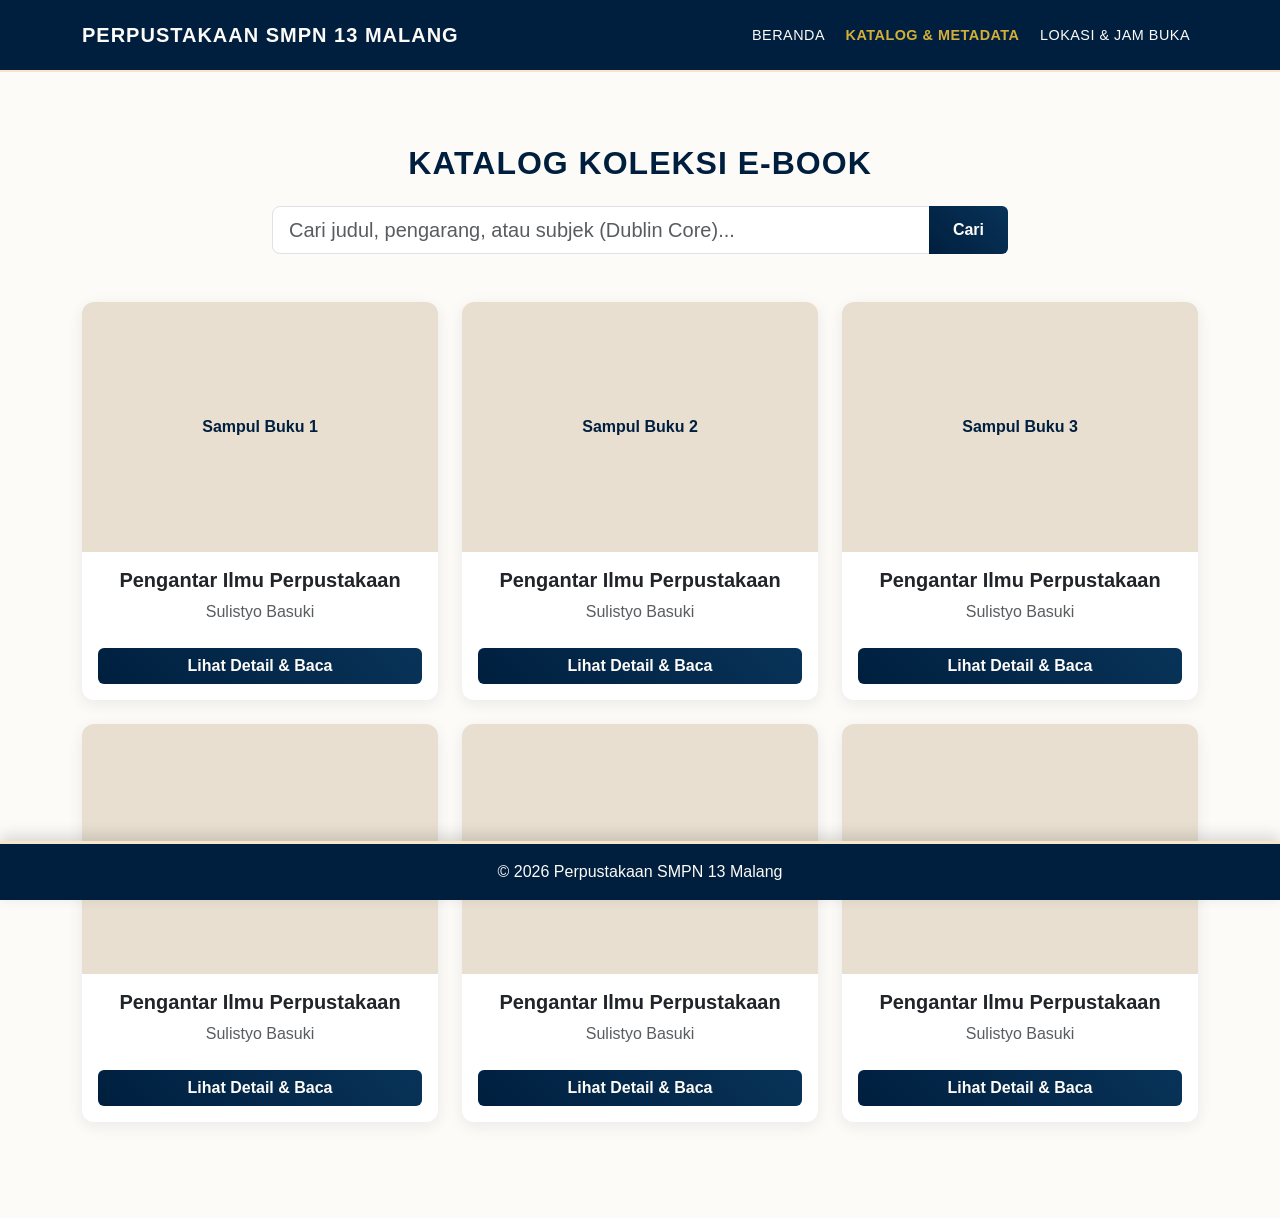
==== katalog.html @ 64663468 "Add files via upload frontend lea pertama" ====
<!DOCTYPE html>
<html lang="id">

<head>
    <meta charset="UTF-8">
    <meta name="viewport" content="width=device-width, initial-scale=1.0">
    <title>Katalog - PERPUSTAKAAN SMPN 13 MALANG </title>
    <link href="https://cdn.jsdelivr.net/npm/bootstrap@5.3.0/dist/css/bootstrap.min.css" rel="stylesheet">
    <link rel="stylesheet" href="style.css">
</head>

<body class="pb-5 collection-section">

    <!-- Navigasi -->
    <nav class="navbar custom-navbar sticky-top">
        <div class="container d-flex justify-content-between align-items-center">
            <a class="navbar-brand brand-title" href="index.html">PERPUSTAKAAN SMPN 13 MALANG</a>
            <div class="nav-links">
                <a href="index.html" class="nav-link d-inline-block mx-2">Beranda</a>
                <a href="katalog.html" class="nav-link d-inline-block mx-2 fw-bold"
                    style="color: #D4AF37 !important;">Katalog & Metadata</a>
                <a href="lokasi.html" class="nav-link d-inline-block mx-2">Lokasi & Jam Buka</a>
            </div>
        </div>
    </nav>

    <!-- Konten Katalog -->
    <div class="container my-5 pt-4">
        <h2 class="text-center mb-4 section-title">Katalog Koleksi E-Book</h2>

        <div class="row justify-content-center mb-5">
            <div class="col-md-8">
                <div class="input-group">
                    <input type="text" class="form-control form-control-lg"
                        placeholder="Cari judul, pengarang, atau subjek (Dublin Core)...">
                    <button class="btn btn-custom px-4" type="button">Cari</button>
                </div>
            </div>
        </div>

        <div class="row g-4">
            <!-- Buku -->
            <div class="col-md-4">
                <div class="card h-100 custom-card text-center">
                    <div class="book-cover-placeholder d-flex align-items-center justify-content-center">
                        <span>Sampul Buku 1</span>
                    </div>
                    <div class="card-body d-flex flex-column">
                        <h5 class="card-title fw-bold">Pengantar Ilmu Perpustakaan</h5>
                        <p class="card-text text-muted mb-4">Sulistyo Basuki</p>
                        <button type="button" class="btn btn-custom mt-auto" data-bs-toggle="modal"
                            data-bs-target="#metadataModal1">
                            Lihat Detail & Baca
                        </button>
                    </div>
                </div>
            </div>

            <div class="col-md-4">
                <div class="card h-100 custom-card text-center">
                    <div class="book-cover-placeholder d-flex align-items-center justify-content-center">
                        <span>Sampul Buku 2</span>
                    </div>
                    <div class="card-body d-flex flex-column">
                        <h5 class="card-title fw-bold">Pengantar Ilmu Perpustakaan</h5>
                        <p class="card-text text-muted mb-4">Sulistyo Basuki</p>
                        <button type="button" class="btn btn-custom mt-auto" data-bs-toggle="modal"
                            data-bs-target="#metadataModal1">
                            Lihat Detail & Baca
                        </button>
                    </div>
                </div>
            </div>

            <div class="col-md-4">
                <div class="card h-100 custom-card text-center">
                    <div class="book-cover-placeholder d-flex align-items-center justify-content-center">
                        <span>Sampul Buku 3</span>
                    </div>
                    <div class="card-body d-flex flex-column">
                        <h5 class="card-title fw-bold">Pengantar Ilmu Perpustakaan</h5>
                        <p class="card-text text-muted mb-4">Sulistyo Basuki</p>
                        <button type="button" class="btn btn-custom mt-auto" data-bs-toggle="modal"
                            data-bs-target="#metadataModal1">
                            Lihat Detail & Baca
                        </button>
                    </div>
                </div>
            </div>

             <div class="col-md-4">
                <div class="card h-100 custom-card text-center">
                    <div class="book-cover-placeholder d-flex align-items-center justify-content-center">
                        <span>Sampul Buku 4</span>
                    </div>
                    <div class="card-body d-flex flex-column">
                        <h5 class="card-title fw-bold">Pengantar Ilmu Perpustakaan</h5>
                        <p class="card-text text-muted mb-4">Sulistyo Basuki</p>
                        <button type="button" class="btn btn-custom mt-auto" data-bs-toggle="modal"
                            data-bs-target="#metadataModal1">
                            Lihat Detail & Baca
                        </button>
                    </div>
                </div>
            </div>

             <div class="col-md-4">
                <div class="card h-100 custom-card text-center">
                    <div class="book-cover-placeholder d-flex align-items-center justify-content-center">
                        <span>Sampul Buku 5</span>
                    </div>
                    <div class="card-body d-flex flex-column">
                        <h5 class="card-title fw-bold">Pengantar Ilmu Perpustakaan</h5>
                        <p class="card-text text-muted mb-4">Sulistyo Basuki</p>
                        <button type="button" class="btn btn-custom mt-auto" data-bs-toggle="modal"
                            data-bs-target="#metadataModal1">
                            Lihat Detail & Baca
                        </button>
                    </div>
                </div>
            </div>

             <div class="col-md-4">
                <div class="card h-100 custom-card text-center">
                    <div class="book-cover-placeholder d-flex align-items-center justify-content-center">
                        <span>Sampul Buku 6</span>
                    </div>
                    <div class="card-body d-flex flex-column">
                        <h5 class="card-title fw-bold">Pengantar Ilmu Perpustakaan</h5>
                        <p class="card-text text-muted mb-4">Sulistyo Basuki</p>
                        <button type="button" class="btn btn-custom mt-auto" data-bs-toggle="modal"
                            data-bs-target="#metadataModal1">
                            Lihat Detail & Baca
                        </button>
                    </div>
                </div>
            </div>

        </div>
    </div>

    <!-- DUBLIN CORE -->
    <div class="modal fade" id="metadataModal1" tabindex="-1" aria-hidden="true">
        <div class="modal-dialog modal-lg modal-dialog-centered">
            <div class="modal-content custom-modal">
                <div class="modal-header">
                    <h5 class="modal-title fw-bold">Metadata Dublin Core</h5>
                    <button type="button" class="btn-close btn-close-white" data-bs-dismiss="modal"></button>
                </div>
                <div class="modal-body">
                    <table class="table table-bordered table-striped metadata-table">
                        <tbody>
                            <tr>
                                <th style="width: 30%;">Title</th>
                                <td>Pengantar Ilmu Perpustakaan</td>
                            </tr>
                            <tr>
                                <th>Creator</th>
                                <td>Sulistyo Basuki</td>
                            </tr>
                            
                        </tbody>
                    </table>
                </div>
                <div class="modal-footer">
                    <button type="button" class="btn btn-secondary" data-bs-dismiss="modal">Tutup</button>
                    <a href="LINK_GDRIVE" target="_blank" class="btn btn-custom">Akses E-Book</a>
                </div>
            </div>
        </div>
    </div>

    <footer class="custom-footer text-center py-3 fixed-bottom">
        <div class="container">
            <p class="mb-0">&copy; 2026 Perpustakaan SMPN 13 Malang</p>
        </div>
    </footer>

    <script src="https://cdn.jsdelivr.net/npm/bootstrap@5.3.0/dist/js/bootstrap.bundle.min.js"></script>
</body>

</html>
---- style.css ----
/* Pengaturan Dasar */
html {
    scroll-behavior: smooth; 
}

body {
    background-color: #FDFBF7; /* Cream */
    color: #001F3F; /* Navy */
    font-family: 'Segoe UI', sans-serif;
    margin: 0;
    padding: 0;
}

/* Navigasi */
.custom-navbar {
    background-color: #001F3F;
    padding: 15px 0;
    border-bottom: 2px solid #F5E6CA;
}

.brand-title {
    color: #FDFBF7 !important;
    font-weight: 800;
    letter-spacing: 1px;
}

.nav-link {
    color: #FDFBF7 !important;
    text-transform: uppercase;
    font-size: 0.9rem;
    letter-spacing: 0.5px;
}

.nav-link:hover {
    color: #D4AF37 !important; 
}

/* --- PENGATURAN FULL SCREEN SECTION --- */
.fullscreen-section {
    min-height: 100vh; 
    display: flex;
    flex-direction: column;
    justify-content: center; 
    padding-top: 70px; 
    padding-bottom: 70px; 
}

/* Section 1: Hero (Gradasi Navy ke Cream) */
.hero-section {
    background: linear-gradient(180deg, #001F3F 0%, #083358 60%, #FDFBF7 100%);
    color: #FDFBF7;
}

.btn-outline-light:hover {
    background-color: #F5E6CA;
    color: #001F3F;
    border-color: #F5E6CA;
}

/* Section 2: Katalog (Background Cream) */
.collection-section {
    background-color: #FDFBF7;
}

.section-title {
    color: #001F3F;
    font-weight: 800;
    text-transform: uppercase;
    letter-spacing: 1px;
}

/* Desain Kartu & Placeholder Sampul */
.custom-card {
    border: none;
    border-radius: 12px;
    background-color: #ffffff;
    box-shadow: 0 4px 15px rgba(0, 31, 63, 0.08);
    transition: all 0.3s ease;
}

.custom-card:hover {
    transform: translateY(-10px);
    box-shadow: 0 15px 30px rgba(0, 31, 63, 0.15);
}

.book-cover-placeholder {
    height: 250px;
    background-color: #E8DFD0; /* Cream lebih gelap */
    color: #001F3F;
    font-weight: bold;
    border-top-left-radius: 12px;
    border-top-right-radius: 12px;
}

/* Tombol Custom Navy */
.btn-custom {
    background: linear-gradient(45deg, #001F3F, #083358);
    color: #FDFBF7;
    border: none;
    font-weight: 600;
    border-radius: 6px;
    transition: all 0.3s;
}

.btn-custom:hover {
    background: #001F3F;
    color: #D4AF37;
    transform: scale(1.02);
}

/* Styling Modal (Pop-Up Dublin Core) */
.custom-modal .modal-header {
    background-color: #001F3F;
    color: #FDFBF7;
    border-bottom: 2px solid #F5E6CA;
}

.custom-modal .modal-body {
    background-color: #FDFBF7;
}

.metadata-table th {
    background-color: #083358;
    color: #FDFBF7;
    font-weight: 600;
}

.metadata-table td {
    background-color: #ffffff;
    color: #333333;
}

/* Footer Stay */
.custom-footer {
    background-color: #001F3F;
    color: #FDFBF7;
    border-top: 3px solid #F5E6CA;
    box-shadow: 0 -5px 15px rgba(0,0,0,0.15);
}
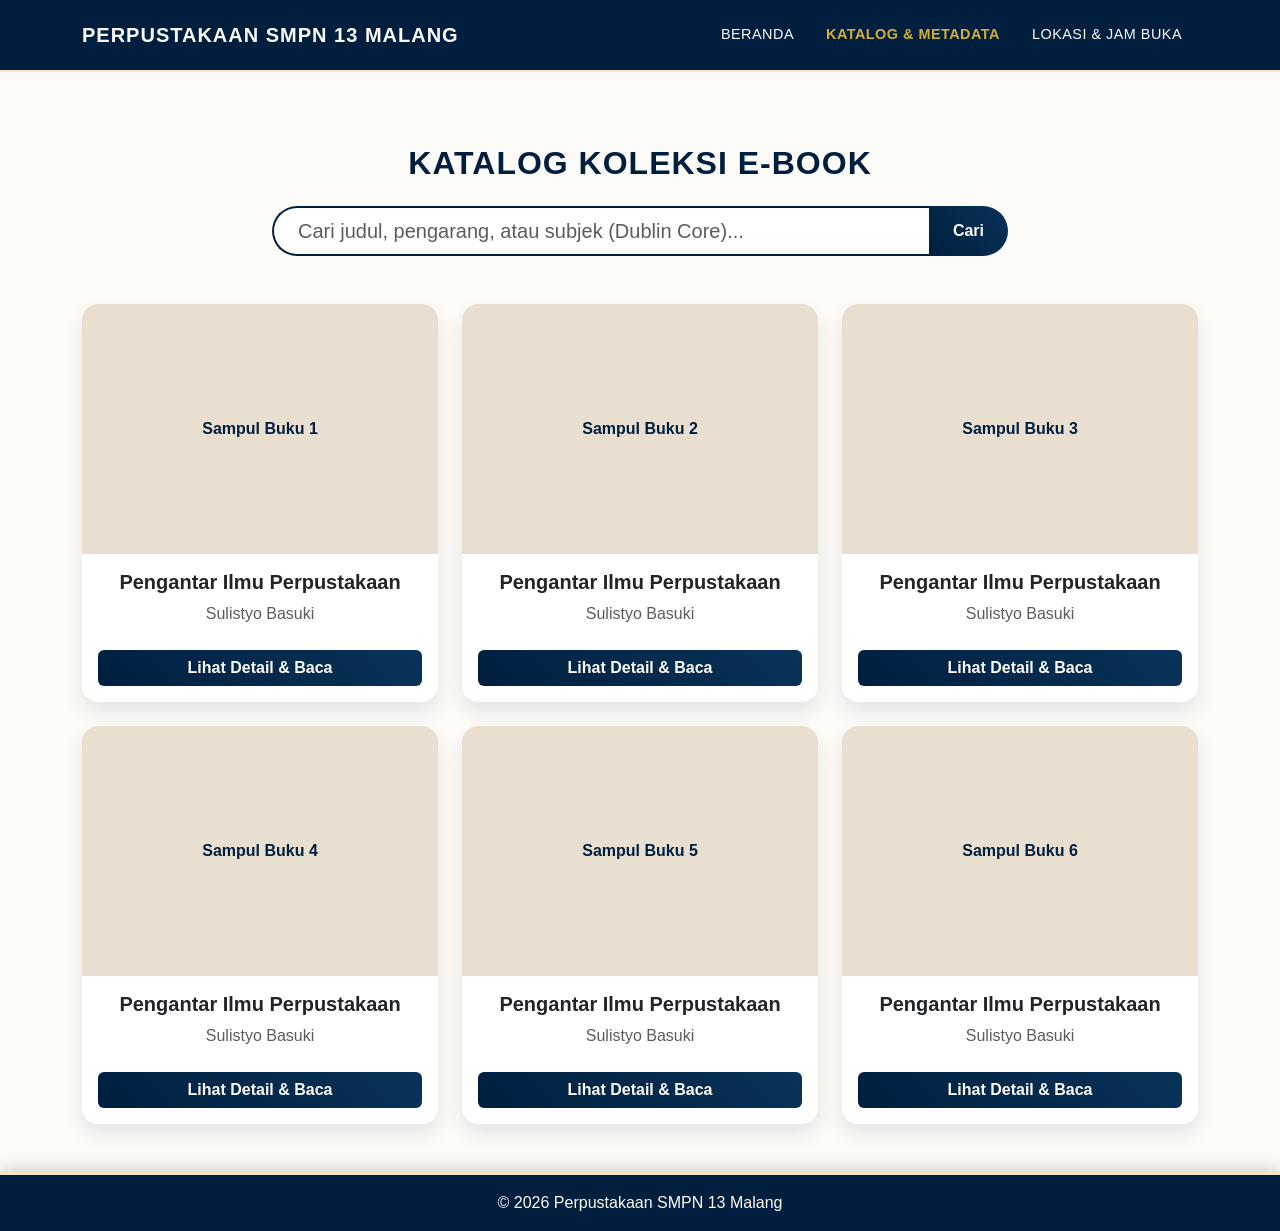
==== commit 5e8aa06f: "Refactor frontend to modern, responsive layout - Replaced fixed-bottom footer with flexbox sticky fo" ====
--- a/katalog.html
+++ b/katalog.html
@@ -9,17 +9,22 @@
     <link rel="stylesheet" href="style.css">
 </head>
 
-<body class="pb-5 collection-section">
+<body class="d-flex flex-column min-vh-100 collection-section">
 
     <!-- Navigasi -->
-    <nav class="navbar custom-navbar sticky-top">
-        <div class="container d-flex justify-content-between align-items-center">
+    <nav class="navbar custom-navbar sticky-top navbar-expand-lg navbar-dark">
+        <div class="container">
             <a class="navbar-brand brand-title" href="index.html">PERPUSTAKAAN SMPN 13 MALANG</a>
-            <div class="nav-links">
-                <a href="index.html" class="nav-link d-inline-block mx-2">Beranda</a>
-                <a href="katalog.html" class="nav-link d-inline-block mx-2 fw-bold"
-                    style="color: #D4AF37 !important;">Katalog & Metadata</a>
-                <a href="lokasi.html" class="nav-link d-inline-block mx-2">Lokasi & Jam Buka</a>
+            <button class="navbar-toggler" type="button" data-bs-toggle="collapse" data-bs-target="#navbarNav" aria-controls="navbarNav" aria-expanded="false" aria-label="Toggle navigation">
+                <span class="navbar-toggler-icon"></span>
+            </button>
+            <div class="collapse navbar-collapse" id="navbarNav">
+                <div class="navbar-nav ms-auto">
+                    <a href="index.html" class="nav-item nav-link d-inline-block mx-2">Beranda</a>
+                    <a href="katalog.html" class="nav-item nav-link d-inline-block mx-2 fw-bold"
+                        style="color: #D4AF37 !important;">Katalog & Metadata</a>
+                    <a href="lokasi.html" class="nav-item nav-link d-inline-block mx-2">Lokasi & Jam Buka</a>
+                </div>
             </div>
         </div>
     </nav>
@@ -170,7 +175,7 @@
         </div>
     </div>
 
-    <footer class="custom-footer text-center py-3 fixed-bottom">
+    <footer class="custom-footer text-center py-3 mt-auto">
         <div class="container">
             <p class="mb-0">&copy; 2026 Perpustakaan SMPN 13 Malang</p>
         </div>
--- a/style.css
+++ b/style.css
@@ -28,7 +28,8 @@
     color: #FDFBF7 !important;
     text-transform: uppercase;
     font-size: 0.9rem;
-    letter-spacing: 0.5px;
+    letter-spacing: 0.5px;
+    transition: color 0.3s ease;
 }
 
 .nav-link:hover {
@@ -72,15 +73,15 @@
 /* Desain Kartu & Placeholder Sampul */
 .custom-card {
     border: none;
-    border-radius: 12px;
+    border-radius: 16px;
     background-color: #ffffff;
-    box-shadow: 0 4px 15px rgba(0, 31, 63, 0.08);
+    box-shadow: 0 10px 20px rgba(0, 31, 63, 0.1);
     transition: all 0.3s ease;
 }
 
 .custom-card:hover {
-    transform: translateY(-10px);
-    box-shadow: 0 15px 30px rgba(0, 31, 63, 0.15);
+    transform: translateY(-8px);
+    box-shadow: 0 15px 35px rgba(0, 31, 63, 0.2);
 }
 
 .book-cover-placeholder {
@@ -88,10 +89,24 @@
     background-color: #E8DFD0; /* Cream lebih gelap */
     color: #001F3F;
     font-weight: bold;
-    border-top-left-radius: 12px;
-    border-top-right-radius: 12px;
+    border-top-left-radius: 16px;
+    border-top-right-radius: 16px;
 }
 
+/* Input Group Search Bar Styling */
+.input-group .form-control {
+    border-radius: 50rem 0 0 50rem;
+    padding-left: 1.5rem;
+    border: 2px solid #001F3F;
+    border-right: none;
+}
+
+.input-group .btn-custom {
+    border-radius: 0 50rem 50rem 0;
+    padding-right: 1.5rem;
+    padding-left: 1.5rem;
+}
+
 /* Tombol Custom Navy */
 .btn-custom {
     background: linear-gradient(45deg, #001F3F, #083358);
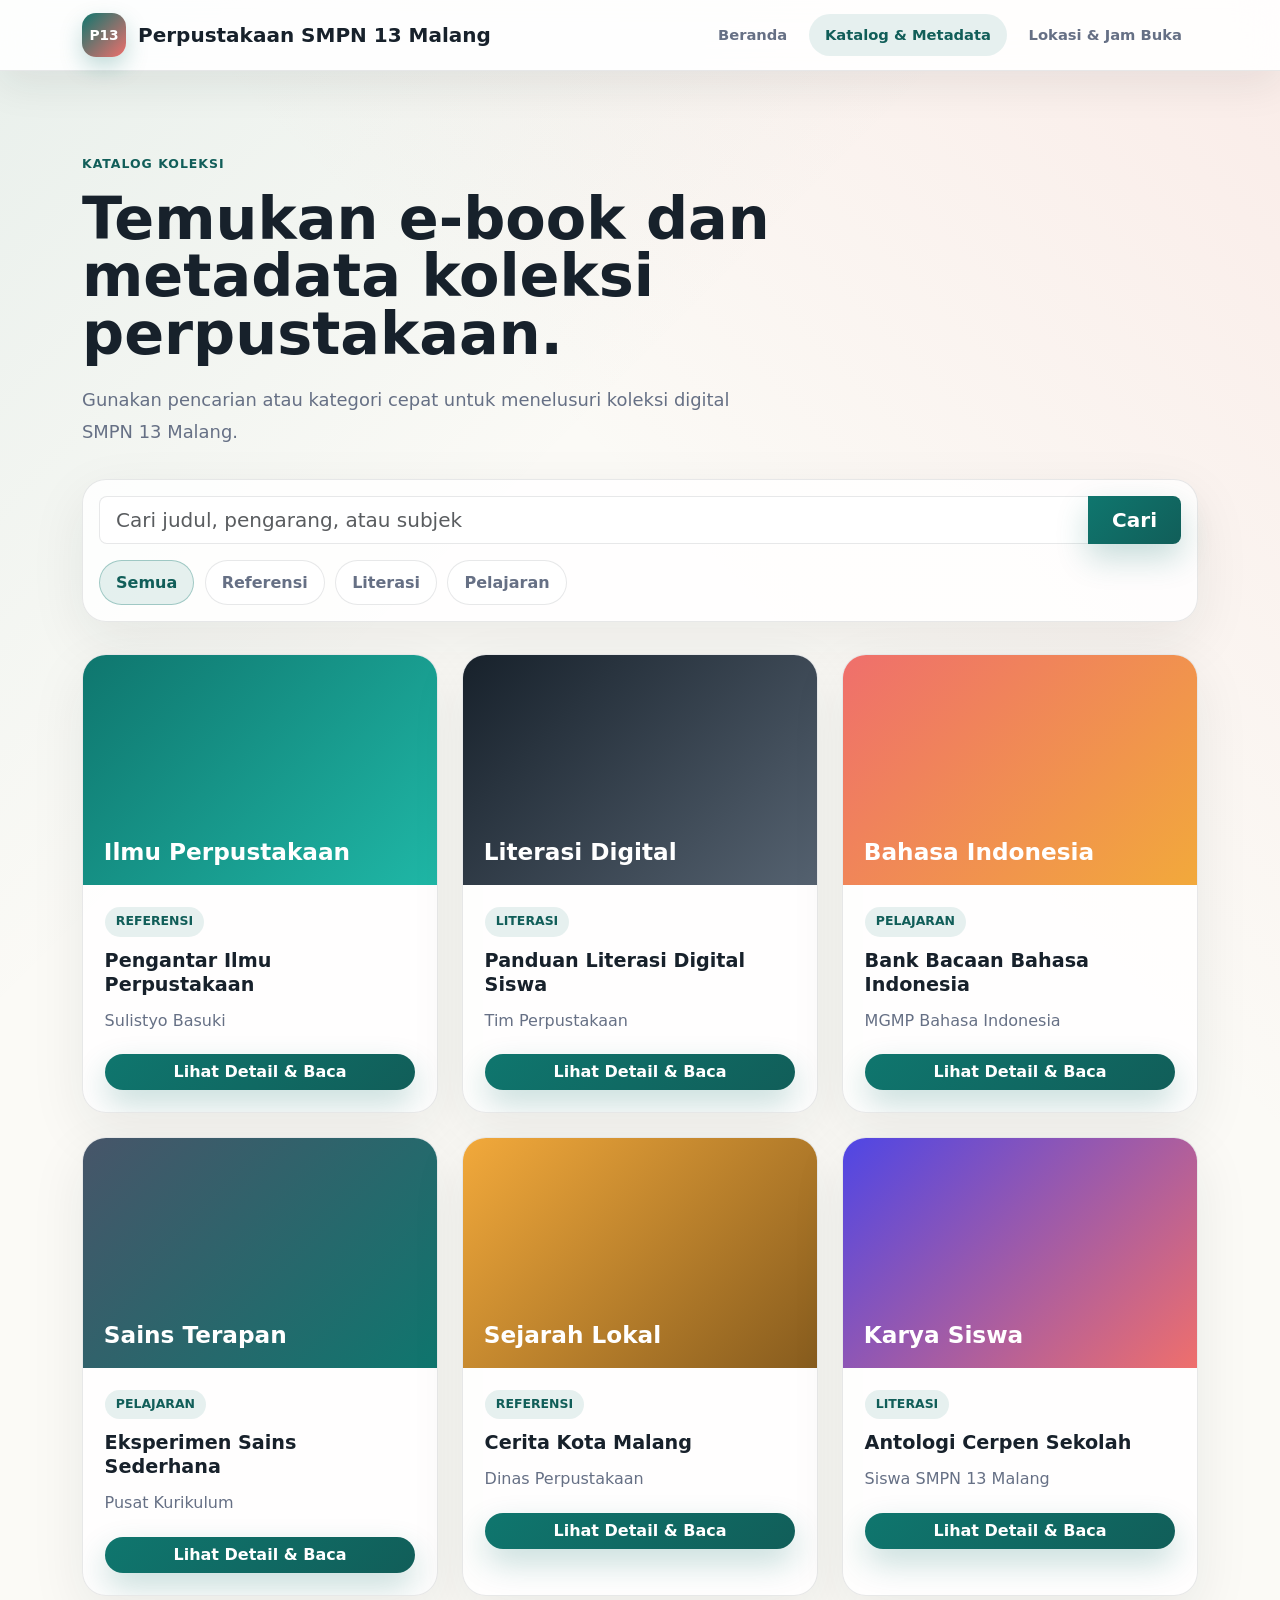
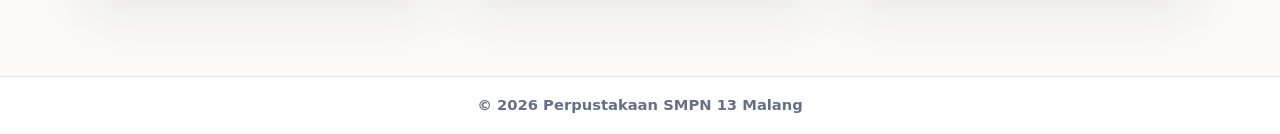
==== commit e613413d: "Add files via upload frontend by hamdan-kun" ====
--- a/katalog.html
+++ b/katalog.html
@@ -1,187 +1,194 @@
-<!DOCTYPE html>
-<html lang="id">
-
-<head>
-    <meta charset="UTF-8">
-    <meta name="viewport" content="width=device-width, initial-scale=1.0">
-    <title>Katalog - PERPUSTAKAAN SMPN 13 MALANG </title>
-    <link href="https://cdn.jsdelivr.net/npm/bootstrap@5.3.0/dist/css/bootstrap.min.css" rel="stylesheet">
-    <link rel="stylesheet" href="style.css">
-</head>
-
-<body class="d-flex flex-column min-vh-100 collection-section">
-
-    <!-- Navigasi -->
-    <nav class="navbar custom-navbar sticky-top navbar-expand-lg navbar-dark">
+<!DOCTYPE html>
+<html lang="id">
+
+<head>
+    <meta charset="UTF-8">
+    <meta name="viewport" content="width=device-width, initial-scale=1.0">
+    <title>Katalog - Perpustakaan SMPN 13 Malang</title>
+    <link href="https://cdn.jsdelivr.net/npm/bootstrap@5.3.0/dist/css/bootstrap.min.css" rel="stylesheet">
+    <link rel="stylesheet" href="style.css">
+</head>
+
+<body class="page-soft">
+    <nav class="navbar navbar-expand-lg custom-navbar sticky-top">
         <div class="container">
-            <a class="navbar-brand brand-title" href="index.html">PERPUSTAKAAN SMPN 13 MALANG</a>
-            <button class="navbar-toggler" type="button" data-bs-toggle="collapse" data-bs-target="#navbarNav" aria-controls="navbarNav" aria-expanded="false" aria-label="Toggle navigation">
+            <a class="navbar-brand brand-title" href="index.html">
+                <span class="brand-mark">P13</span>
+                <span>Perpustakaan SMPN 13 Malang</span>
+            </a>
+            <button class="navbar-toggler" type="button" data-bs-toggle="collapse" data-bs-target="#mainNavbar"
+                aria-controls="mainNavbar" aria-expanded="false" aria-label="Buka navigasi">
                 <span class="navbar-toggler-icon"></span>
             </button>
-            <div class="collapse navbar-collapse" id="navbarNav">
-                <div class="navbar-nav ms-auto">
-                    <a href="index.html" class="nav-item nav-link d-inline-block mx-2">Beranda</a>
-                    <a href="katalog.html" class="nav-item nav-link d-inline-block mx-2 fw-bold"
-                        style="color: #D4AF37 !important;">Katalog & Metadata</a>
-                    <a href="lokasi.html" class="nav-item nav-link d-inline-block mx-2">Lokasi & Jam Buka</a>
+            <div class="collapse navbar-collapse justify-content-end" id="mainNavbar">
+                <div class="navbar-nav nav-links">
+                    <a href="index.html" class="nav-link">Beranda</a>
+                    <a href="katalog.html" class="nav-link active">Katalog & Metadata</a>
+                    <a href="lokasi.html" class="nav-link">Lokasi & Jam Buka</a>
                 </div>
-            </div>
-        </div>
-    </nav>
-
-    <!-- Konten Katalog -->
-    <div class="container my-5 pt-4">
-        <h2 class="text-center mb-4 section-title">Katalog Koleksi E-Book</h2>
-
-        <div class="row justify-content-center mb-5">
-            <div class="col-md-8">
-                <div class="input-group">
-                    <input type="text" class="form-control form-control-lg"
-                        placeholder="Cari judul, pengarang, atau subjek (Dublin Core)...">
-                    <button class="btn btn-custom px-4" type="button">Cari</button>
-                </div>
-            </div>
-        </div>
-
-        <div class="row g-4">
-            <!-- Buku -->
-            <div class="col-md-4">
-                <div class="card h-100 custom-card text-center">
-                    <div class="book-cover-placeholder d-flex align-items-center justify-content-center">
-                        <span>Sampul Buku 1</span>
-                    </div>
-                    <div class="card-body d-flex flex-column">
-                        <h5 class="card-title fw-bold">Pengantar Ilmu Perpustakaan</h5>
-                        <p class="card-text text-muted mb-4">Sulistyo Basuki</p>
-                        <button type="button" class="btn btn-custom mt-auto" data-bs-toggle="modal"
-                            data-bs-target="#metadataModal1">
-                            Lihat Detail & Baca
-                        </button>
-                    </div>
-                </div>
-            </div>
-
-            <div class="col-md-4">
-                <div class="card h-100 custom-card text-center">
-                    <div class="book-cover-placeholder d-flex align-items-center justify-content-center">
-                        <span>Sampul Buku 2</span>
-                    </div>
-                    <div class="card-body d-flex flex-column">
-                        <h5 class="card-title fw-bold">Pengantar Ilmu Perpustakaan</h5>
-                        <p class="card-text text-muted mb-4">Sulistyo Basuki</p>
-                        <button type="button" class="btn btn-custom mt-auto" data-bs-toggle="modal"
-                            data-bs-target="#metadataModal1">
-                            Lihat Detail & Baca
-                        </button>
-                    </div>
-                </div>
-            </div>
-
-            <div class="col-md-4">
-                <div class="card h-100 custom-card text-center">
-                    <div class="book-cover-placeholder d-flex align-items-center justify-content-center">
-                        <span>Sampul Buku 3</span>
-                    </div>
-                    <div class="card-body d-flex flex-column">
-                        <h5 class="card-title fw-bold">Pengantar Ilmu Perpustakaan</h5>
-                        <p class="card-text text-muted mb-4">Sulistyo Basuki</p>
-                        <button type="button" class="btn btn-custom mt-auto" data-bs-toggle="modal"
-                            data-bs-target="#metadataModal1">
-                            Lihat Detail & Baca
-                        </button>
-                    </div>
-                </div>
-            </div>
-
-             <div class="col-md-4">
-                <div class="card h-100 custom-card text-center">
-                    <div class="book-cover-placeholder d-flex align-items-center justify-content-center">
-                        <span>Sampul Buku 4</span>
-                    </div>
-                    <div class="card-body d-flex flex-column">
-                        <h5 class="card-title fw-bold">Pengantar Ilmu Perpustakaan</h5>
-                        <p class="card-text text-muted mb-4">Sulistyo Basuki</p>
-                        <button type="button" class="btn btn-custom mt-auto" data-bs-toggle="modal"
-                            data-bs-target="#metadataModal1">
-                            Lihat Detail & Baca
-                        </button>
-                    </div>
-                </div>
-            </div>
-
-             <div class="col-md-4">
-                <div class="card h-100 custom-card text-center">
-                    <div class="book-cover-placeholder d-flex align-items-center justify-content-center">
-                        <span>Sampul Buku 5</span>
-                    </div>
-                    <div class="card-body d-flex flex-column">
-                        <h5 class="card-title fw-bold">Pengantar Ilmu Perpustakaan</h5>
-                        <p class="card-text text-muted mb-4">Sulistyo Basuki</p>
-                        <button type="button" class="btn btn-custom mt-auto" data-bs-toggle="modal"
-                            data-bs-target="#metadataModal1">
-                            Lihat Detail & Baca
-                        </button>
-                    </div>
-                </div>
-            </div>
-
-             <div class="col-md-4">
-                <div class="card h-100 custom-card text-center">
-                    <div class="book-cover-placeholder d-flex align-items-center justify-content-center">
-                        <span>Sampul Buku 6</span>
-                    </div>
-                    <div class="card-body d-flex flex-column">
-                        <h5 class="card-title fw-bold">Pengantar Ilmu Perpustakaan</h5>
-                        <p class="card-text text-muted mb-4">Sulistyo Basuki</p>
-                        <button type="button" class="btn btn-custom mt-auto" data-bs-toggle="modal"
-                            data-bs-target="#metadataModal1">
-                            Lihat Detail & Baca
-                        </button>
-                    </div>
-                </div>
-            </div>
-
-        </div>
-    </div>
-
-    <!-- DUBLIN CORE -->
-    <div class="modal fade" id="metadataModal1" tabindex="-1" aria-hidden="true">
-        <div class="modal-dialog modal-lg modal-dialog-centered">
-            <div class="modal-content custom-modal">
-                <div class="modal-header">
-                    <h5 class="modal-title fw-bold">Metadata Dublin Core</h5>
-                    <button type="button" class="btn-close btn-close-white" data-bs-dismiss="modal"></button>
-                </div>
-                <div class="modal-body">
-                    <table class="table table-bordered table-striped metadata-table">
-                        <tbody>
-                            <tr>
-                                <th style="width: 30%;">Title</th>
-                                <td>Pengantar Ilmu Perpustakaan</td>
-                            </tr>
-                            <tr>
-                                <th>Creator</th>
-                                <td>Sulistyo Basuki</td>
-                            </tr>
-                            
-                        </tbody>
-                    </table>
-                </div>
-                <div class="modal-footer">
-                    <button type="button" class="btn btn-secondary" data-bs-dismiss="modal">Tutup</button>
-                    <a href="LINK_GDRIVE" target="_blank" class="btn btn-custom">Akses E-Book</a>
-                </div>
-            </div>
-        </div>
-    </div>
-
-    <footer class="custom-footer text-center py-3 mt-auto">
-        <div class="container">
-            <p class="mb-0">&copy; 2026 Perpustakaan SMPN 13 Malang</p>
-        </div>
-    </footer>
-
-    <script src="https://cdn.jsdelivr.net/npm/bootstrap@5.3.0/dist/js/bootstrap.bundle.min.js"></script>
-</body>
-
-</html>+            </div>
+        </div>
+    </nav>
+
+    <main class="content-page">
+        <section class="container">
+            <div class="page-header">
+                <span class="eyebrow">Katalog koleksi</span>
+                <h1>Temukan e-book dan metadata koleksi perpustakaan.</h1>
+                <p>Gunakan pencarian atau kategori cepat untuk menelusuri koleksi digital SMPN 13 Malang.</p>
+            </div>
+
+            <div class="search-shell">
+                <div class="input-group input-group-lg">
+                    <input type="text" class="form-control" placeholder="Cari judul, pengarang, atau subjek">
+                    <button class="btn btn-custom px-4" type="button">Cari</button>
+                </div>
+                <div class="filter-row" aria-label="Filter kategori">
+                    <button type="button" class="filter-chip active">Semua</button>
+                    <button type="button" class="filter-chip">Referensi</button>
+                    <button type="button" class="filter-chip">Literasi</button>
+                    <button type="button" class="filter-chip">Pelajaran</button>
+                </div>
+            </div>
+
+            <div class="row g-4">
+                <div class="col-md-6 col-xl-4">
+                    <article class="card custom-card h-100">
+                        <div class="book-cover book-cover-one">
+                            <span>Ilmu Perpustakaan</span>
+                        </div>
+                        <div class="card-body">
+                            <span class="book-tag">Referensi</span>
+                            <h2 class="card-title">Pengantar Ilmu Perpustakaan</h2>
+                            <p class="card-text">Sulistyo Basuki</p>
+                            <button type="button" class="btn btn-custom w-100" data-bs-toggle="modal"
+                                data-bs-target="#metadataModal1">Lihat Detail & Baca</button>
+                        </div>
+                    </article>
+                </div>
+
+                <div class="col-md-6 col-xl-4">
+                    <article class="card custom-card h-100">
+                        <div class="book-cover book-cover-two">
+                            <span>Literasi Digital</span>
+                        </div>
+                        <div class="card-body">
+                            <span class="book-tag">Literasi</span>
+                            <h2 class="card-title">Panduan Literasi Digital Siswa</h2>
+                            <p class="card-text">Tim Perpustakaan</p>
+                            <button type="button" class="btn btn-custom w-100" data-bs-toggle="modal"
+                                data-bs-target="#metadataModal1">Lihat Detail & Baca</button>
+                        </div>
+                    </article>
+                </div>
+
+                <div class="col-md-6 col-xl-4">
+                    <article class="card custom-card h-100">
+                        <div class="book-cover book-cover-three">
+                            <span>Bahasa Indonesia</span>
+                        </div>
+                        <div class="card-body">
+                            <span class="book-tag">Pelajaran</span>
+                            <h2 class="card-title">Bank Bacaan Bahasa Indonesia</h2>
+                            <p class="card-text">MGMP Bahasa Indonesia</p>
+                            <button type="button" class="btn btn-custom w-100" data-bs-toggle="modal"
+                                data-bs-target="#metadataModal1">Lihat Detail & Baca</button>
+                        </div>
+                    </article>
+                </div>
+
+                <div class="col-md-6 col-xl-4">
+                    <article class="card custom-card h-100">
+                        <div class="book-cover book-cover-four">
+                            <span>Sains Terapan</span>
+                        </div>
+                        <div class="card-body">
+                            <span class="book-tag">Pelajaran</span>
+                            <h2 class="card-title">Eksperimen Sains Sederhana</h2>
+                            <p class="card-text">Pusat Kurikulum</p>
+                            <button type="button" class="btn btn-custom w-100" data-bs-toggle="modal"
+                                data-bs-target="#metadataModal1">Lihat Detail & Baca</button>
+                        </div>
+                    </article>
+                </div>
+
+                <div class="col-md-6 col-xl-4">
+                    <article class="card custom-card h-100">
+                        <div class="book-cover book-cover-five">
+                            <span>Sejarah Lokal</span>
+                        </div>
+                        <div class="card-body">
+                            <span class="book-tag">Referensi</span>
+                            <h2 class="card-title">Cerita Kota Malang</h2>
+                            <p class="card-text">Dinas Perpustakaan</p>
+                            <button type="button" class="btn btn-custom w-100" data-bs-toggle="modal"
+                                data-bs-target="#metadataModal1">Lihat Detail & Baca</button>
+                        </div>
+                    </article>
+                </div>
+
+                <div class="col-md-6 col-xl-4">
+                    <article class="card custom-card h-100">
+                        <div class="book-cover book-cover-six">
+                            <span>Karya Siswa</span>
+                        </div>
+                        <div class="card-body">
+                            <span class="book-tag">Literasi</span>
+                            <h2 class="card-title">Antologi Cerpen Sekolah</h2>
+                            <p class="card-text">Siswa SMPN 13 Malang</p>
+                            <button type="button" class="btn btn-custom w-100" data-bs-toggle="modal"
+                                data-bs-target="#metadataModal1">Lihat Detail & Baca</button>
+                        </div>
+                    </article>
+                </div>
+            </div>
+        </section>
+    </main>
+
+    <div class="modal fade" id="metadataModal1" tabindex="-1" aria-hidden="true">
+        <div class="modal-dialog modal-lg modal-dialog-centered">
+            <div class="modal-content custom-modal">
+                <div class="modal-header">
+                    <h5 class="modal-title">Metadata Dublin Core</h5>
+                    <button type="button" class="btn-close" data-bs-dismiss="modal" aria-label="Tutup"></button>
+                </div>
+                <div class="modal-body">
+                    <table class="table metadata-table">
+                        <tbody>
+                            <tr>
+                                <th>Title</th>
+                                <td>Pengantar Ilmu Perpustakaan</td>
+                            </tr>
+                            <tr>
+                                <th>Creator</th>
+                                <td>Sulistyo Basuki</td>
+                            </tr>
+                            <tr>
+                                <th>Subject</th>
+                                <td>Perpustakaan, literasi, katalogisasi</td>
+                            </tr>
+                            <tr>
+                                <th>Format</th>
+                                <td>PDF</td>
+                            </tr>
+                        </tbody>
+                    </table>
+                </div>
+                <div class="modal-footer">
+                    <button type="button" class="btn btn-ghost" data-bs-dismiss="modal">Tutup</button>
+                    <a href="LINK_GDRIVE" target="_blank" class="btn btn-custom">Akses E-Book</a>
+                </div>
+            </div>
+        </div>
+    </div>
+
+    <footer class="custom-footer">
+        <div class="container">
+            <p>&copy; 2026 Perpustakaan SMPN 13 Malang</p>
+        </div>
+    </footer>
+
+    <script src="https://cdn.jsdelivr.net/npm/bootstrap@5.3.0/dist/js/bootstrap.bundle.min.js"></script>
+</body>
+
+</html>
--- a/style.css
+++ b/style.css
@@ -1,154 +1,655 @@
-/* Pengaturan Dasar */
-html {
-    scroll-behavior: smooth; 
-}
-
-body {
-    background-color: #FDFBF7; /* Cream */
-    color: #001F3F; /* Navy */
-    font-family: 'Segoe UI', sans-serif;
-    margin: 0;
-    padding: 0;
-}
-
-/* Navigasi */
-.custom-navbar {
-    background-color: #001F3F;
-    padding: 15px 0;
-    border-bottom: 2px solid #F5E6CA;
-}
-
-.brand-title {
-    color: #FDFBF7 !important;
-    font-weight: 800;
-    letter-spacing: 1px;
-}
-
-.nav-link {
-    color: #FDFBF7 !important;
-    text-transform: uppercase;
-    font-size: 0.9rem;
-    letter-spacing: 0.5px;
-    transition: color 0.3s ease;
-}
-
-.nav-link:hover {
-    color: #D4AF37 !important; 
-}
-
-/* --- PENGATURAN FULL SCREEN SECTION --- */
-.fullscreen-section {
-    min-height: 100vh; 
-    display: flex;
-    flex-direction: column;
-    justify-content: center; 
-    padding-top: 70px; 
-    padding-bottom: 70px; 
-}
-
-/* Section 1: Hero (Gradasi Navy ke Cream) */
-.hero-section {
-    background: linear-gradient(180deg, #001F3F 0%, #083358 60%, #FDFBF7 100%);
-    color: #FDFBF7;
-}
-
-.btn-outline-light:hover {
-    background-color: #F5E6CA;
-    color: #001F3F;
-    border-color: #F5E6CA;
-}
-
-/* Section 2: Katalog (Background Cream) */
-.collection-section {
-    background-color: #FDFBF7;
-}
-
-.section-title {
-    color: #001F3F;
-    font-weight: 800;
-    text-transform: uppercase;
-    letter-spacing: 1px;
-}
-
-/* Desain Kartu & Placeholder Sampul */
-.custom-card {
-    border: none;
-    border-radius: 16px;
-    background-color: #ffffff;
-    box-shadow: 0 10px 20px rgba(0, 31, 63, 0.1);
-    transition: all 0.3s ease;
-}
-
-.custom-card:hover {
-    transform: translateY(-8px);
-    box-shadow: 0 15px 35px rgba(0, 31, 63, 0.2);
-}
-
-.book-cover-placeholder {
-    height: 250px;
-    background-color: #E8DFD0; /* Cream lebih gelap */
-    color: #001F3F;
-    font-weight: bold;
-    border-top-left-radius: 16px;
-    border-top-right-radius: 16px;
-}
-
-/* Input Group Search Bar Styling */
-.input-group .form-control {
-    border-radius: 50rem 0 0 50rem;
-    padding-left: 1.5rem;
-    border: 2px solid #001F3F;
-    border-right: none;
-}
-
-.input-group .btn-custom {
-    border-radius: 0 50rem 50rem 0;
-    padding-right: 1.5rem;
-    padding-left: 1.5rem;
-}
-
-/* Tombol Custom Navy */
-.btn-custom {
-    background: linear-gradient(45deg, #001F3F, #083358);
-    color: #FDFBF7;
-    border: none;
-    font-weight: 600;
-    border-radius: 6px;
-    transition: all 0.3s;
-}
-
-.btn-custom:hover {
-    background: #001F3F;
-    color: #D4AF37;
-    transform: scale(1.02);
-}
-
-/* Styling Modal (Pop-Up Dublin Core) */
-.custom-modal .modal-header {
-    background-color: #001F3F;
-    color: #FDFBF7;
-    border-bottom: 2px solid #F5E6CA;
-}
-
-.custom-modal .modal-body {
-    background-color: #FDFBF7;
-}
-
-.metadata-table th {
-    background-color: #083358;
-    color: #FDFBF7;
-    font-weight: 600;
-}
-
-.metadata-table td {
-    background-color: #ffffff;
-    color: #333333;
-}
-
-/* Footer Stay */
-.custom-footer {
-    background-color: #001F3F;
-    color: #FDFBF7;
-    border-top: 3px solid #F5E6CA;
-    box-shadow: 0 -5px 15px rgba(0,0,0,0.15);
-}+:root {
+    --ink: #17212b;
+    --muted: #667085;
+    --paper: #fbfaf6;
+    --surface: #ffffff;
+    --teal: #0f766e;
+    --teal-dark: #115e59;
+    --amber: #f2a93b;
+    --coral: #ef6f6c;
+    --line: rgba(23, 33, 43, 0.1);
+    --shadow: 0 24px 70px rgba(23, 33, 43, 0.12);
+}
+
+* {
+    box-sizing: border-box;
+}
+
+html {
+    scroll-behavior: smooth;
+}
+
+body {
+    margin: 0;
+    color: var(--ink);
+    background: var(--paper);
+    font-family: "Segoe UI", system-ui, -apple-system, BlinkMacSystemFont, sans-serif;
+}
+
+a {
+    text-decoration: none;
+}
+
+.page-soft {
+    background:
+        linear-gradient(135deg, rgba(15, 118, 110, 0.08), transparent 34%),
+        linear-gradient(225deg, rgba(239, 111, 108, 0.1), transparent 38%),
+        var(--paper);
+}
+
+.custom-navbar {
+    background: rgba(255, 255, 255, 0.9);
+    border-bottom: 1px solid var(--line);
+    box-shadow: 0 14px 40px rgba(23, 33, 43, 0.08);
+    backdrop-filter: blur(18px);
+}
+
+.brand-title {
+    display: inline-flex;
+    align-items: center;
+    gap: 0.75rem;
+    color: var(--ink) !important;
+    font-weight: 800;
+    letter-spacing: 0;
+    max-width: 72%;
+    white-space: normal;
+}
+
+.brand-mark {
+    display: inline-grid;
+    width: 44px;
+    height: 44px;
+    flex: 0 0 44px;
+    place-items: center;
+    border-radius: 14px;
+    color: #ffffff;
+    background: linear-gradient(135deg, var(--teal), var(--coral));
+    font-size: 0.86rem;
+    font-weight: 900;
+    box-shadow: 0 10px 22px rgba(15, 118, 110, 0.25);
+}
+
+.navbar-toggler {
+    border: 1px solid var(--line);
+    border-radius: 14px;
+    padding: 0.65rem;
+}
+
+.nav-links {
+    gap: 0.35rem;
+}
+
+.nav-link {
+    position: relative;
+    color: var(--muted) !important;
+    border-radius: 999px;
+    font-size: 0.92rem;
+    font-weight: 700;
+    padding: 0.65rem 1rem !important;
+    transition: color 0.2s ease, background 0.2s ease, transform 0.2s ease;
+}
+
+.nav-link:hover,
+.nav-link.active {
+    color: var(--teal-dark) !important;
+    background: rgba(15, 118, 110, 0.1);
+}
+
+.hero-section {
+    min-height: calc(100vh - 74px);
+    display: flex;
+    align-items: center;
+    padding: 6rem 0 3rem;
+    background:
+        linear-gradient(115deg, rgba(15, 118, 110, 0.13), transparent 42%),
+        linear-gradient(245deg, rgba(239, 111, 108, 0.13), transparent 40%),
+        var(--paper);
+}
+
+.eyebrow {
+    display: inline-flex;
+    align-items: center;
+    margin-bottom: 1rem;
+    color: var(--teal-dark);
+    font-size: 0.78rem;
+    font-weight: 900;
+    letter-spacing: 0.08em;
+    text-transform: uppercase;
+}
+
+.hero-section h1,
+.page-header h1 {
+    max-width: 760px;
+    margin: 0;
+    color: var(--ink);
+    font-size: clamp(2.5rem, 5vw, 5.25rem);
+    font-weight: 900;
+    line-height: 0.98;
+}
+
+.hero-copy,
+.page-header p {
+    max-width: 650px;
+    margin: 1.35rem 0 0;
+    color: var(--muted);
+    font-size: 1.12rem;
+    line-height: 1.75;
+}
+
+.hero-actions {
+    display: flex;
+    flex-wrap: wrap;
+    gap: 0.8rem;
+    margin-top: 2rem;
+}
+
+.btn {
+    border-radius: 999px;
+    font-weight: 800;
+}
+
+.btn-custom {
+    border: 0;
+    color: #ffffff;
+    background: linear-gradient(135deg, var(--teal), var(--teal-dark));
+    box-shadow: 0 14px 32px rgba(15, 118, 110, 0.24);
+    transition: transform 0.2s ease, box-shadow 0.2s ease, color 0.2s ease;
+}
+
+.btn-custom:hover,
+.btn-custom:focus {
+    color: #ffffff;
+    transform: translateY(-2px);
+    box-shadow: 0 18px 38px rgba(15, 118, 110, 0.3);
+}
+
+.btn-ghost {
+    border: 1px solid var(--line);
+    color: var(--ink);
+    background: rgba(255, 255, 255, 0.74);
+}
+
+.btn-ghost:hover,
+.btn-ghost:focus {
+    border-color: rgba(15, 118, 110, 0.35);
+    color: var(--teal-dark);
+    background: #ffffff;
+}
+
+.library-visual {
+    position: relative;
+    display: grid;
+    min-height: 480px;
+    place-items: center;
+    border: 1px solid rgba(255, 255, 255, 0.72);
+    border-radius: 30px;
+    overflow: hidden;
+    background:
+        linear-gradient(160deg, rgba(255, 255, 255, 0.88), rgba(255, 255, 255, 0.42)),
+        radial-gradient(circle at 28% 20%, rgba(242, 169, 59, 0.26), transparent 28%),
+        linear-gradient(145deg, rgba(15, 118, 110, 0.15), rgba(239, 111, 108, 0.12));
+    box-shadow: var(--shadow);
+}
+
+.library-visual::before {
+    content: "";
+    position: absolute;
+    inset: 10%;
+    border: 1px solid rgba(23, 33, 43, 0.08);
+    border-radius: 24px;
+}
+
+.book-stack {
+    position: relative;
+    display: flex;
+    align-items: flex-end;
+    gap: 1rem;
+    z-index: 1;
+    transform: rotate(-4deg);
+}
+
+.book {
+    display: block;
+    width: 68px;
+    border-radius: 12px 12px 7px 7px;
+    box-shadow: 0 24px 28px rgba(23, 33, 43, 0.18);
+}
+
+.book-a {
+    height: 255px;
+    background: linear-gradient(180deg, var(--teal), #73d3c7);
+}
+
+.book-b {
+    height: 310px;
+    background: linear-gradient(180deg, var(--ink), #52616f);
+}
+
+.book-c {
+    height: 235px;
+    background: linear-gradient(180deg, var(--amber), #ffe0a3);
+}
+
+.book-d {
+    height: 285px;
+    background: linear-gradient(180deg, var(--coral), #ffc4bf);
+}
+
+.visual-panel {
+    position: absolute;
+    z-index: 2;
+    width: min(210px, 44%);
+    padding: 1rem;
+    border: 1px solid rgba(255, 255, 255, 0.7);
+    border-radius: 20px;
+    background: rgba(255, 255, 255, 0.78);
+    box-shadow: 0 18px 36px rgba(23, 33, 43, 0.12);
+    backdrop-filter: blur(12px);
+}
+
+.panel-left {
+    left: 7%;
+    top: 12%;
+}
+
+.panel-right {
+    right: 7%;
+    bottom: 12%;
+}
+
+.panel-kicker,
+.visual-panel small,
+.hero-metrics span,
+.book-tag,
+.schedule-badge {
+    color: var(--muted);
+    font-size: 0.78rem;
+    font-weight: 800;
+    text-transform: uppercase;
+}
+
+.visual-panel strong {
+    display: block;
+    margin: 0.25rem 0;
+    color: var(--ink);
+    font-size: 1.35rem;
+}
+
+.hero-metrics {
+    display: grid;
+    grid-template-columns: repeat(3, minmax(0, 1fr));
+    gap: 1rem;
+    margin-top: 4rem;
+}
+
+.hero-metrics div {
+    padding: 1.25rem;
+    border: 1px solid var(--line);
+    border-radius: 22px;
+    background: rgba(255, 255, 255, 0.7);
+}
+
+.hero-metrics strong {
+    display: block;
+    color: var(--teal-dark);
+    font-size: 1.8rem;
+    font-weight: 900;
+}
+
+.home-section,
+.content-page {
+    padding: 5rem 0;
+}
+
+.section-heading {
+    max-width: 680px;
+    margin-bottom: 2rem;
+}
+
+.section-heading h2 {
+    margin: 0;
+    font-size: clamp(2rem, 4vw, 3.5rem);
+    font-weight: 900;
+    line-height: 1.05;
+}
+
+.feature-card,
+.search-shell,
+.custom-card,
+.schedule-card,
+.map-card,
+.custom-modal {
+    border: 1px solid var(--line);
+    border-radius: 24px;
+    background: rgba(255, 255, 255, 0.82);
+    box-shadow: 0 18px 55px rgba(23, 33, 43, 0.08);
+}
+
+.feature-card {
+    min-height: 230px;
+    padding: 1.5rem;
+}
+
+.feature-index {
+    color: var(--coral);
+    font-weight: 900;
+}
+
+.feature-card h3 {
+    margin: 1.6rem 0 0.7rem;
+    font-size: 1.35rem;
+    font-weight: 900;
+}
+
+.feature-card p {
+    margin: 0;
+    color: var(--muted);
+    line-height: 1.65;
+}
+
+.page-header {
+    margin-bottom: 2rem;
+}
+
+.page-header h1 {
+    font-size: clamp(2.25rem, 4.6vw, 4.25rem);
+}
+
+.search-shell {
+    padding: 1rem;
+    margin-bottom: 2rem;
+}
+
+.form-control {
+    border: 1px solid var(--line);
+    border-radius: 999px 0 0 999px;
+    color: var(--ink);
+    background: #ffffff;
+}
+
+.form-control:focus {
+    border-color: rgba(15, 118, 110, 0.45);
+    box-shadow: 0 0 0 0.25rem rgba(15, 118, 110, 0.12);
+}
+
+.filter-row {
+    display: flex;
+    flex-wrap: wrap;
+    gap: 0.65rem;
+    margin-top: 1rem;
+}
+
+.filter-chip {
+    border: 1px solid var(--line);
+    border-radius: 999px;
+    padding: 0.6rem 1rem;
+    color: var(--muted);
+    background: #ffffff;
+    font-weight: 800;
+}
+
+.filter-chip.active,
+.filter-chip:hover {
+    border-color: rgba(15, 118, 110, 0.32);
+    color: var(--teal-dark);
+    background: rgba(15, 118, 110, 0.1);
+}
+
+.custom-card {
+    overflow: hidden;
+    transition: transform 0.22s ease, box-shadow 0.22s ease;
+}
+
+.custom-card:hover {
+    transform: translateY(-7px);
+    box-shadow: 0 28px 72px rgba(23, 33, 43, 0.14);
+}
+
+.book-cover {
+    display: flex;
+    min-height: 230px;
+    align-items: flex-end;
+    padding: 1.3rem;
+    color: #ffffff;
+    font-size: 1.45rem;
+    font-weight: 900;
+    line-height: 1.05;
+}
+
+.book-cover-one {
+    background: linear-gradient(135deg, #0f766e, #1fb7a6);
+}
+
+.book-cover-two {
+    background: linear-gradient(135deg, #17212b, #556270);
+}
+
+.book-cover-three {
+    background: linear-gradient(135deg, #ef6f6c, #f2a93b);
+}
+
+.book-cover-four {
+    background: linear-gradient(135deg, #475569, #0f766e);
+}
+
+.book-cover-five {
+    background: linear-gradient(135deg, #f2a93b, #875c1e);
+}
+
+.book-cover-six {
+    background: linear-gradient(135deg, #4f46e5, #ef6f6c);
+}
+
+.card-body {
+    display: flex;
+    flex-direction: column;
+    gap: 0.75rem;
+    padding: 1.35rem;
+}
+
+.book-tag {
+    width: fit-content;
+    padding: 0.35rem 0.7rem;
+    border-radius: 999px;
+    color: var(--teal-dark);
+    background: rgba(15, 118, 110, 0.1);
+}
+
+.card-title {
+    margin: 0;
+    color: var(--ink);
+    font-size: 1.2rem;
+    font-weight: 900;
+    line-height: 1.25;
+}
+
+.card-text {
+    margin: 0 0 0.6rem;
+    color: var(--muted);
+}
+
+.custom-modal {
+    overflow: hidden;
+}
+
+.custom-modal .modal-header {
+    border: 0;
+    color: #ffffff;
+    background: linear-gradient(135deg, var(--teal-dark), var(--ink));
+}
+
+.custom-modal .modal-title {
+    font-weight: 900;
+}
+
+.custom-modal .btn-close {
+    filter: invert(1);
+}
+
+.metadata-table {
+    margin: 0;
+}
+
+.metadata-table th {
+    width: 30%;
+    color: var(--teal-dark);
+    background: rgba(15, 118, 110, 0.08);
+}
+
+.metadata-table td {
+    color: var(--ink);
+    background: #ffffff;
+}
+
+.schedule-card {
+    padding: 1.5rem;
+}
+
+.schedule-card h2 {
+    margin: 1rem 0 1.4rem;
+    font-size: 2rem;
+    font-weight: 900;
+    line-height: 1.1;
+}
+
+.schedule-list {
+    display: grid;
+    gap: 0.85rem;
+    padding: 0;
+    margin: 0;
+    list-style: none;
+}
+
+.schedule-list li {
+    display: flex;
+    justify-content: space-between;
+    gap: 1rem;
+    padding: 1rem;
+    border: 1px solid var(--line);
+    border-radius: 18px;
+    background: #ffffff;
+}
+
+.schedule-list span {
+    color: var(--muted);
+    text-align: right;
+}
+
+.schedule-list .closed {
+    color: var(--coral);
+    font-weight: 900;
+}
+
+.map-card {
+    min-height: 500px;
+    overflow: hidden;
+}
+
+.map-card iframe {
+    display: block;
+    width: 100%;
+    min-height: 500px;
+    border: 0;
+}
+
+.custom-footer {
+    padding: 1.1rem 0;
+    color: var(--muted);
+    background: #ffffff;
+    border-top: 1px solid var(--line);
+}
+
+.custom-footer p {
+    margin: 0;
+    text-align: center;
+    font-size: 0.92rem;
+    font-weight: 700;
+}
+
+@media (max-width: 991.98px) {
+    .brand-title {
+        max-width: 78%;
+        font-size: 1rem;
+    }
+
+    .navbar-collapse {
+        padding-top: 1rem;
+    }
+
+    .hero-section {
+        padding-top: 4rem;
+    }
+
+    .library-visual {
+        min-height: 420px;
+    }
+}
+
+@media (max-width: 767.98px) {
+    .hero-section h1,
+    .page-header h1 {
+        font-size: 2.55rem;
+    }
+
+    .hero-actions,
+    .hero-actions .btn {
+        width: 100%;
+    }
+
+    .hero-metrics {
+        grid-template-columns: 1fr;
+        margin-top: 2rem;
+    }
+
+    .library-visual {
+        min-height: 360px;
+    }
+
+    .book {
+        width: 48px;
+    }
+
+    .book-a {
+        height: 205px;
+    }
+
+    .book-b {
+        height: 250px;
+    }
+
+    .book-c {
+        height: 190px;
+    }
+
+    .book-d {
+        height: 225px;
+    }
+
+    .visual-panel {
+        width: 48%;
+    }
+
+    .input-group {
+        display: grid;
+        gap: 0.75rem;
+    }
+
+    .input-group .form-control,
+    .input-group .btn {
+        width: 100%;
+        border-radius: 999px !important;
+    }
+
+    .content-page,
+    .home-section {
+        padding: 3.5rem 0;
+    }
+
+    .schedule-list li {
+        display: grid;
+    }
+
+    .schedule-list span {
+        text-align: left;
+    }
+}
